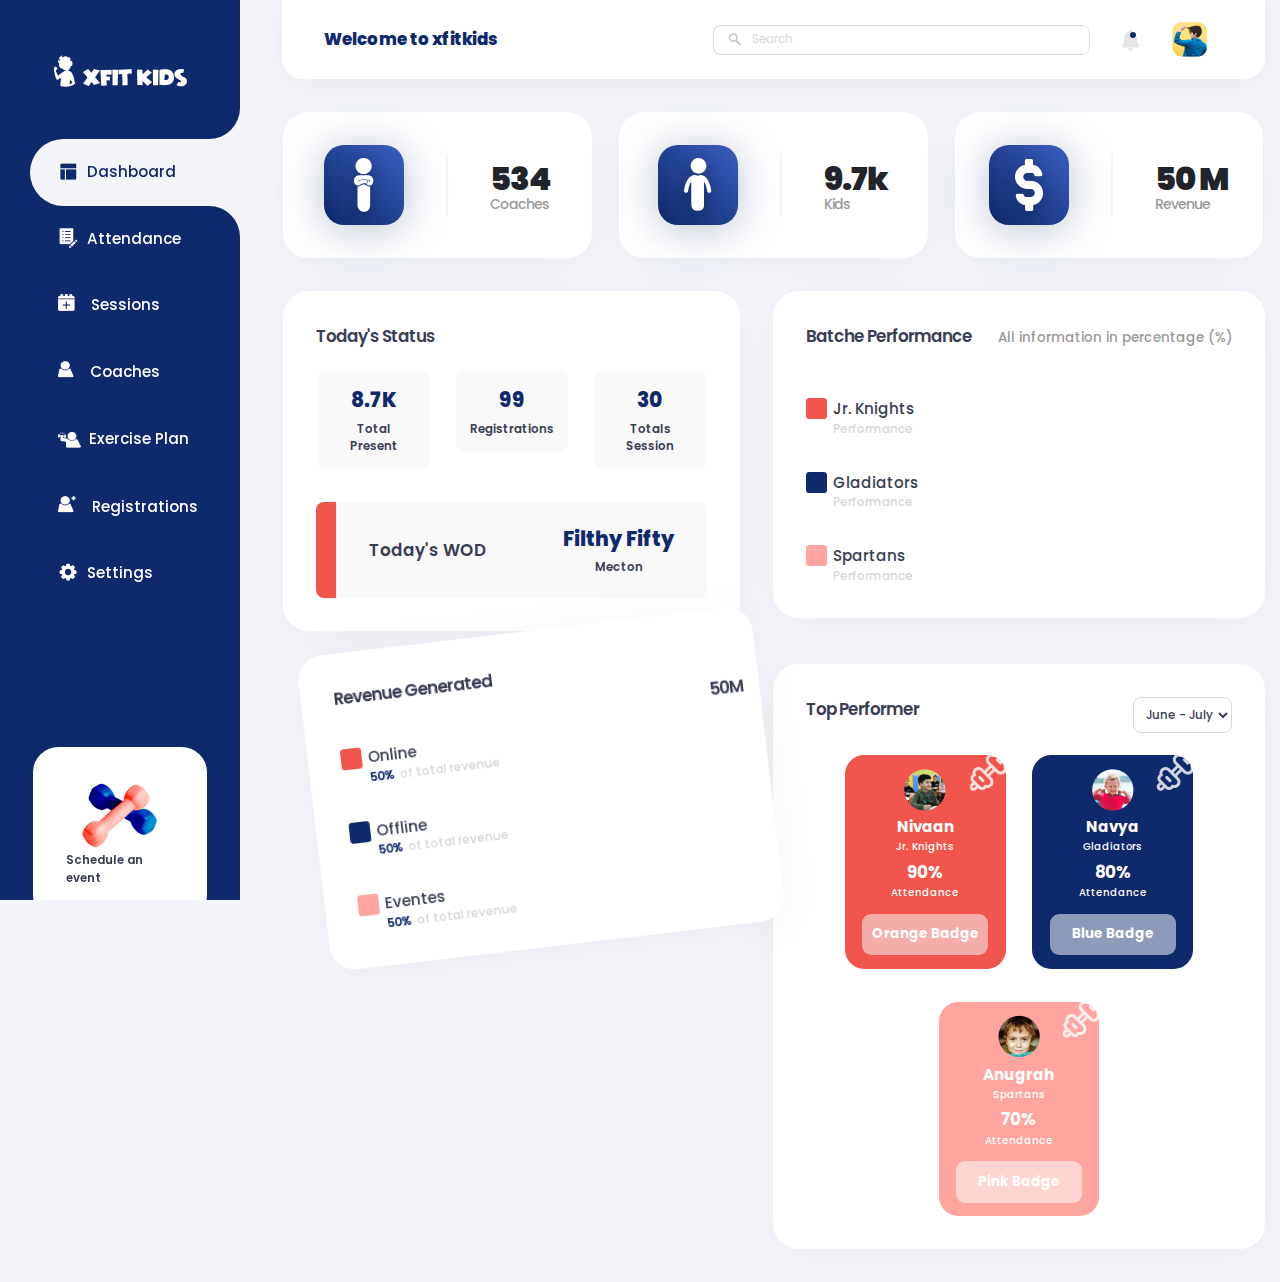
==== index.html @ 7b7854cc "first commit" ====
<!DOCTYPE html>
<html lang="en">

<head>
    <meta charset="UTF-8">
    <meta name="viewport" content="width=device-width, initial-scale=1.0">
    <meta http-equiv="X-UA-Compatible" content="ie=edge">
    <title>Document</title>
    <link href="./assets/libs/bootstrap/bootstrap.min.css" rel="stylesheet">
    <link href="./assets/libs/ej.web.all.min.css" rel="stylesheet" />
    <link href="assets/css/main.css" rel="stylesheet" />
</head>

<body>

    <div class="main-content position-relative">
        <div class="sidebar">
            <div class="inner w-100 ">
                <ul class="ul-sidebar d-flex flex-column align-items-start text-left">
                    <li class="side-item w-100 first-item py-5 before-active">
                        <a href="" class="d-flex flex-wrap align-items-end">
                            <img src="./assets/images/Vector-1.png" class="" alt="">
                            <img src="./assets/images/text.png" class="mb-1 text" alt="">
                        </a>
                    </li>
                    <li class="side-item w-100 bg-p-grey active">
                        <a href="" class="py-md d-flex flex-wrap align-items-start">
                            <img src="./assets/images/dashboard.png" class="me-2" alt="">
                            <p class="fw-500 fs-lg text-dark-blue">Dashboard</p>
                        </a>
                    </li>
                    <li class="side-item w-100 after-active">
                        <a href="" class="py-md d-flex flex-wrap align-items-start">
                            <img src="./assets/images/attendence.png" class="me-2" alt="">
                            <p class="fw-500 fs-lg text-white">Attendance</p>
                        </a>
                    </li>
                    <li class="side-item w-100">
                        <a href="" class="py-md d-flex flex-wrap align-items-start">
                            <img src="./assets/images/sessions.png" class="me-3" alt="">
                            <p class="fw-500 fs-lg text-white">Sessions</p>
                        </a>
                    </li>
                    <li class="side-item w-100">
                        <a href="" class="py-md d-flex flex-wrap align-items-start">
                            <img src="./assets/images/coash.png" class="me-3" alt="">
                            <p class="fw-500 fs-lg text-white">Coaches</p>
                        </a>
                    </li>
                    <li class="side-item w-100">
                        <a href="" class="py-md d-flex flex-wrap align-items-start">
                            <img src="./assets/images/exercise-plan.png" class="me-1" alt="">
                            <p class="fw-500 fs-lg text-white">Exercise Plan</p>
                        </a>
                    </li>
                    <li class="side-item w-100">
                        <a href="" class="py-md d-flex flex-wrap align-items-start">
                            <img src="./assets/images/registration.png" class="me-3" alt="">
                            <p class="fw-500 fs-lg text-white">Registrations</p>
                        </a>
                    </li>
                    <li class="side-item w-100">
                        <a href="" class="py-md d-flex flex-wrap align-items-start">
                            <img src="./assets/images/setting.png" class="me-2" alt="">
                            <p class="fw-500 fs-lg text-white">Settings</p>
                        </a>
                    </li>
                    <li class="side-item w-100 last-item">
                        <div class="content bg-white br-xl p-lg position-relative d-flex flex-column justify-content-center align-items-center">
                            <img class="points" src="./assets/images/points" alt="">
                            <img class="dambel" src="./assets/images/Damble.png" class="mb-3" alt="">
                            <p class="fw-600 fs-xs text-black">Schedule an event</p>
                        </div>
                    </li>
                </ul>
            </div>
        </div>

        <div class="main-part col-xl-10 col-12 px-xl">
            <div class="top-header d-flex flex-wrap bg-white br-b-lg header-shadow px-xl py-md mb-lg">
                <div class="welcome me-auto d-flex align-items-center">
                    <p class="text-dark-blue fs-xl fw-800  me-auto ls-md">Welcome to xfitkids</p>
                </div>
                <div class="user-tools d-flex align-items-center">
                    <div class="input d-none d-sm-flex align-items-center px-sm mx-md-3 mx-1  br-xs">
                        <img src="./assets/images/search.png" alt="">
                        <input type="text" name="" value="" class="ms-2" placeholder="Search">
                    </div>

                    <div class="bell position-relative mx-md-3 mx-1">
                        <img src="./assets/images/bell.png" alt="" class="">
                        <span class="active position-absolute badge bg-dark-blue rounded-circle"> </span>
                    </div>
                    <img src="./assets/images/UserImage.png" alt="" class="user-img mx-md-3 mx-1">
                </div>
                <div class="input d-sm-none d-flex align-items-center px-sm mt-3 mx-auto  br-xs">
                    <img src="./assets/images/search.png" alt="">
                    <input type="text" name="" value="" class="ms-2" placeholder="Search">
                </div>
            </div>
            <div class="top-boxes row justify-content-around">
                <div class="box-item col-sm-4 col-5 px-sm mb-lg">
                    <div class=" bg-white d-flex justify-content-center default-shadow px-xl py-lg br-xl ">
                        <div class="box-inner bg-blue-grandient blue-shadow br-lg px-2 py-sm d-flex justify-content-center align-items-center">
                            <img class="" src="./assets/images/coaches.png" alt="">
                        </div>
                        <img src="./assets/images/vline.png" class="vline mx-xl  my-auto" alt="">
                        <div class="ls-sm text d-flex flex-column justify-content-center">
                            <p class="number fs-bxxl fw-900">534</p>
                            <p class="fw-500 fs-md text-grey">Coaches</p>
                        </div>
                    </div>
                </div>
                <div class="box-item col-sm-4 col-5 px-sm mb-lg">
                    <div class=" bg-white d-flex justify-content-center default-shadow px-xl py-lg br-xl ">
                        <div class="box-inner bg-blue-grandient blue-shadow br-lg px-2 py-sm d-flex justify-content-center align-items-center">
                            <img src="./assets/images/kids.png" alt="">
                        </div>
                        <img src="./assets/images/vline.png" class="vline mx-xl  my-auto" alt="">
                        <div class="ls-sm text d-flex flex-column justify-content-center">
                            <p class="number fs-bxxl fw-900">9.7k</p>
                            <p class="fw-500 fs-md text-grey">Kids</p>
                        </div>
                    </div>
                </div>
                <div class="box-item col-sm-4 col-5 px-sm mb-lg">
                    <div class=" bg-white d-flex justify-content-center default-shadow px-xl py-lg br-xl ">
                        <div class="box-inner bg-blue-grandient blue-shadow br-lg px-2 py-sm d-flex justify-content-center align-items-center">
                            <img src="./assets/images/dollar.png" alt="">
                        </div>
                        <img src="./assets/images/vline.png" class="vline mx-xl  my-auto" alt="">
                        <div class="ls-sm text d-flex flex-column justify-content-center">
                            <p class="number fs-bxxl fw-900">50 M</p>
                            <p class="fw-500 fs-md text-grey">Revenue</p>
                        </div>
                    </div>
                </div>
            </div>
            <div class="mid-content row">
                <div class="col-lg-6 mb-lg ps-sm pe-lg ">
                    <div class=" bg-white br-xl default-shadow p-lg">
                        <p class="header fw-600 fs-xl text-black ls-sm mb-md">Today's Status</p>
                        <div class="boxes row  mb-lg">
                            <div class="col-4 px-sm">
                                <div class="bg-s-g br-xs p-sm text-center">
                                    <p class="fw-800 fs-xxl mb-xs text-dark-blue">8.7K</p>
                                    <p class="fw-600 fs-xs text-black">Total Present</p>
                                </div>
                            </div>
                            <div class="col-4 px-sm">
                                <div class="bg-s-g br-xs p-sm text-center">
                                    <p class="fw-800 fs-xxl mb-xs text-dark-blue">99</p>
                                    <p class="fw-600 fs-xs text-black">Registrations</p>
                                </div>
                            </div>
                            <div class="col-4 px-sm">
                                <div class="bg-s-g br-xs p-sm text-center">
                                    <p class="fw-800 fs-xxl mb-xs text-dark-blue">30</p>
                                    <p class="fw-600 fs-xs text-black">Totals Session</p>
                                </div>
                            </div>
                        </div>
                        <div class="result bg-s-g br-xs px-lg py-md d-flex justify-content-between align-items-center">
                            <p class="fw-600 fs-xl text-black">Today's WOD</p>
                            <div class="value text-center">
                                <p class="fw-800 fs-xxl text-dark-blue mb-1">Filthy Fifty</p>
                                <p class="fw-600 fs-xs text-black">Mecton</p>
                            </div>
                        </div>
                    </div>
                </div>
                <div class="col-lg-6 mb-lg pe-sm ps-0  chart">
                    <div class=" bg-white br-xl default-shadow p-lg">
                        <div class="header d-flex flex-wrap justify-content-between mb-lg">
                            <p class="header fw-600 fs-xl text-black ls-sm ">Batche Performance</p>
                            <p class="text-grey fw-500 fs-sm pt-1">All information in percentage (%)</p>
                        </div>
                        <div class="cols-sample-area d-flex flex-column flex-lg-row justify-content-center">
                            <div class="labels me-3 pt-3 d-flex flex-row flex-lg-column flex-wrap justify-content-between justify-content-sm-around mb-2 mb-sm-0">
                                <div class="label d-flex mb-lg">
                                    <div class="color me-xs">
                                        <div class="c-inner br-xxs bg-red"></div>
                                    </div>
                                    <div class="text">
                                        <p class="fw-500 fs-lg text-black">Jr. Knights</p>
                                        <p class="fw-500 fs-xs text-light-grey">Performance</p>
                                    </div>
                                </div>
                                <div class="label d-flex mb-lg">
                                    <div class="color me-xs">
                                        <div class="c-inner br-xxs bg-dark-blue"></div>
                                    </div>
                                    <div class="text">
                                        <p class="fw-500 fs-lg text-black">Gladiators</p>
                                        <p class="fw-500 fs-xs text-light-grey">Performance</p>
                                    </div>
                                </div>
                                <div class="label d-flex">
                                    <div class="color me-xs">
                                        <div class="c-inner br-xxs bg-pink"></div>
                                    </div>
                                    <div class="text">
                                        <p class="fw-500 fs-lg text-black">Spartans</p>
                                        <p class="fw-500 fs-xs text-light-grey">Performance</p>
                                    </div>
                                </div>
                            </div>
                                <div id="container" class="d-flex justify-content-center m-auto">
                                </div>
                        </div>
                    </div>
                </div>
            </div>
            <div class="last-content row">
                <div class="col-lg-6 mb-lg ps-sm pe-lg chart">
                    <div class=" bg-white br-xl default-shadow p-lg">
                        <p class="header fw-600 fs-xl text-black ls-sm mb-md">Revenue Generated</p>
                        <div class="cols-sample-area d-flex flex-column flex-lg-row justify-content-around">
                            <div class="labels me-lg-auto me-0 pt-3 d-flex flex-row flex-lg-column flex-wrap justify-content-sm-around mb-2 mb-sm-0">
                                <div class="label d-flex mb-lg">
                                    <div class="color me-xs">
                                        <div class="c-inner br-xxs bg-red"></div>
                                    </div>
                                    <div class="text">
                                        <p class="fw-500 fs-lg text-black ">Online</p>
                                        <p class="fw-500 fs-xs text-light-grey"><span class="text-dark-blue fw-600 ls-sm me-1"> 50% </span> of total revenue</p>
                                    </div>
                                </div>
                                <div class="label d-flex mb-lg">
                                    <div class="color me-xs">
                                        <div class="c-inner br-xxs bg-dark-blue"></div>
                                    </div>
                                    <div class="text">
                                        <p class="fw-500 fs-lg text-black ">Offline</p>
                                        <p class="fw-500 fs-xs text-light-grey"><span class="text-dark-blue fw-600 ls-sm me-1"> 50% </span> of total revenue</p>
                                    </div>
                                </div>
                                <div class="label d-flex">
                                    <div class="color me-xs">
                                        <div class="c-inner br-xxs bg-pink"></div>
                                    </div>
                                    <div class="text">
                                        <p class="fw-500 fs-lg text-black ">Eventes</p>
                                        <p class="fw-500 fs-xs text-light-grey"><span class="text-dark-blue fw-600 ls-sm me-1"> 50% </span> of total revenue</p>
                                    </div>
                                </div>
                            </div>
                            <div class="cols-sample-area">
                                <div id="doughnut" class="position-relative d-flex justify-content-center">
                                    <p class="number position-absolute top-50 start-50 translate-middle ls-sm fw-600 fs-xl text-black">
                                        50M
                                    </p>
                                </div>
                            </div>
                            <div id="Tooltip" style="display: none;">
                                <div id="value" class="bg-white sm-shadow p-sm text-white br-m-xs">
                                    <div>
                                        <div id="efpercentage" class="number fw-800 fs-xxl text-dark-blue d-flex align-items-center ls-md">#point.y#M</div>
                                        <div id="ef" class="title fw-600 fs-xxs text-black mb-1">#point.x#</div>
                                        <div id="ef" class="sub-title w-500 fs-xs text-light-grey d-flex align-items-center">#point.text# <span class="text-red fs-lg fw-600 ms-xxs"> > </span></div>
                                    </div>
                                </div>
                            </div>
                        </div>
                    </div>
                </div>
                <div class="col-lg-6 pe-sm ps-0 performers">
                    <div class=" bg-white br-xl default-shadow p-lg pb-0">
                        <div class="header d-flex flex-wrap justify-content-between mb-md">
                            <p class="header fw-600 fs-xl text-black ls-sm ">Top Performer</p>
                            <select class="" name="">
                                <option value="">June - July</option>
                            </select>
                        </div>
                        <div class="cards row justify-content-center  mb-lg text-white">
                            <div class="card-item col-xxl-4 col-lg-5 col-md-4 col-sm-6 col-6 mb-lg px-sm">
                                <div class="bg-red br-md p-sm text-center position-relative">
                                    <img src="./assets/images/dambelIcon.png" class="top-icon" alt="">
                                    <div class="content d-flex flex-column align-items-center justify-content-center">
                                        <img src="./assets/images/Ellipse4.png" alt="" class="mb-xs">
                                        <p class="fw-700 fs-lg">Nivaan</p>
                                        <p class="fw-500 fs-xxs mb-xs">Jr. Knights</p>
                                        <p class="fw-700 fs-xl ls-sm">90%</p>
                                        <p class="fw-500 fs-xxs mb-sm">Attendance</p>
                                        <a href="" class="btn br-sm bg-light-red fw-700 fs-sm text-white">Orange Badge</a>
                                    </div>
                                </div>
                            </div>
                            <div class="card-item col-xxl-4 col-lg-5 col-md-4 col-sm-6 col-6 mb-lg px-sm">
                                <div class="bg-dark-blue br-md p-sm text-center position-relative">
                                    <img src="./assets/images/dambelIcon.png" class="top-icon" alt="">
                                    <div class="content d-flex flex-column align-items-center justify-content-center">
                                        <img src="./assets/images/Ellipse5.png" alt="" class="mb-xs">
                                        <p class="fw-700 fs-lg">Navya</p>
                                        <p class="fw-500 fs-xxs mb-xs">Gladiators</p>
                                        <p class="fw-700 fs-xl ls-sm">80%</p>
                                        <p class="fw-500 fs-xxs mb-sm">Attendance</p>
                                        <a href="" class="btn br-sm bg-light-blue fw-700 fs-sm text-white">Blue Badge</a>
                                    </div>
                                </div>
                            </div>
                            <div class="card-item col-xxl-4 col-lg-5 col-md-4 col-sm-6 col-6 mb-lg px-sm">
                                <div class="bg-pink br-md p-sm text-center position-relative">
                                    <img src="./assets/images/dambelIcon.png" class="top-icon" alt="">
                                    <div class="content d-flex flex-column align-items-center justify-content-center">
                                        <img src="./assets/images/Ellipse6.png" alt="" class="mb-xs">
                                        <p class="fw-700 fs-lg">Anugrah</p>
                                        <p class="fw-500 fs-xxs mb-xs">Spartans</p>
                                        <p class="fw-700 fs-xl ls-sm">70%</p>
                                        <p class="fw-500 fs-xxs mb-sm">Attendance</p>
                                        <a href="" class="btn br-sm bg-light-pink fw-700 fs-sm text-white">Pink Badge</a>
                                    </div>
                                </div>
                            </div>
                        </div>
                    </div>
                </div>
            </div>
        </div>


    </div>
    <script type="text/javascript" src="./assets/libs/JQuery/jquery-3.6.0.min.js"></script>
    <script type="text/javascript" src="./assets/libs/ej/ej.web.all.min.js"></script>
    <script type="text/javascript" src="assets/js/main.js"></script>
</body>

</html>
---- assets/css/main.css ----
@import url("https://fonts.googleapis.com/css2?family=Poppins:ital,wght@0,100;0,200;0,300;0,400;0,500;0,600;0,700;0,800;0,900;1,100;1,200;1,300;1,400;1,500;1,600;1,700;1,800;1,900&display=swap");
/* Theme color */
/* buttons */
/* Typography */
*,
*::before,
*::after,
p,
h1,
h2,
h3,
h4,
h5,
h6 {
  box-sizing: border-box;
  margin: 0; }

html {
  width: 100%;
  overflow-x: hidden; }

a {
  text-decoration: none; }

* {
  transition: 0.32s; }

body {
  width: 100%;
  overflow-x: hidden;
  background-color: #F3F5FB;
  font-family: 'Poppins', "Myriad Set Pro", "Helvetica Neue", Helvetica, Arial, sans-serif;
  min-height: 100vh;
  scroll-behavior: smooth;
  text-rendering: optimizeSpeed; }

ul {
  display: flex;
  align-items: center;
  margin-block-start: 0;
  margin-block-end: 0;
  padding-inline-start: 0;
  list-style-type: none; }

.fs-xxs {
  font-size: 10.08px; }

.fs-xs, .main-content .main-part .top-header .input input::placeholder, .main-content .main-part .last-content .performers select {
  font-size: 11.76px; }

.fs-sm {
  font-size: 13.44px; }

.fs-md {
  font-size: 14px; }

.fs-lg {
  font-size: 15.12px; }

.fs-xl {
  font-size: 16.8px; }

.fs-xxl {
  font-size: 20.16px; }

.fs-bxxl {
  font-size: 32px; }
  @media (max-width: 480px) {
    .fs-bxxl {
      font-size: 24px; } }

.fw-100 {
  font-weight: 100; }

.fw-200 {
  font-weight: 200; }

.fw-300 {
  font-weight: 300; }

.fw-400 {
  font-weight: 400; }

.fw-500, .main-content .main-part .last-content .performers select {
  font-weight: 500; }

.fw-600 {
  font-weight: 600; }

.fw-700 {
  font-weight: 700; }

.fw-800 {
  font-weight: 800; }

.fw-900 {
  font-weight: 900; }

.br-xxs {
  border-radius: 3.36px; }

.br-m-xs {
  border-radius: 6.72px; }

.br-xs, .main-content .main-part .last-content .performers select {
  border-radius: 8.04px; }

.br-s-xs {
  border-radius: 8.4px 0px 0px 8.4px; }

.br-sm {
  border-radius: 9.24px; }

.br-md {
  border-radius: 19.32px; }

.br-lg {
  border-radius: 20px; }

.br-b-lg {
  border-radius: 0px 0px 20.16px 20.16px; }

.br-xl {
  border-radius: 25.2px; }

.br-xxl {
  border-radius: 37.72px; }

.text-dark-blue, .main-content .sidebar .inner .ul-sidebar .side-item.active a {
  color: #0F296D; }

.text-black, .main-content .main-part .last-content .performers select {
  color: #393D54; }

.text-grey {
  color: #999999; }

.text-light-grey, .main-content .main-part .top-header .input input::placeholder {
  color: #D6D6D6; }

.text-red {
  color: #F1554C; }

.blue-shadow {
  filter: drop-shadow(0px 4px 21px rgba(16, 42, 109, 0.29)); }

.default-shadow {
  box-shadow: 0px 7.56px 47.88px rgba(0, 0, 0, 0.04); }

.sm-shadow {
  box-shadow: 0px 3.36px 26.04px rgba(0, 0, 0, 0.1); }

.header-shadow {
  box-shadow: 0px 3.36px 33.6px rgba(0, 0, 0, 0.06); }

.bg-p-grey {
  background-color: #F3F5FB; }

.bg-s-g {
  background-color: #F9F9F9; }

.bg-red {
  background-color: #F1554C; }

.bg-light-red {
  background-color: #F5ADA9; }

.bg-pink {
  background-color: #FFA5A0; }

.bg-light-pink {
  background-color: #FFD5D2; }

.bg-dark-blue, .main-content .sidebar .inner .ul-sidebar .side-item {
  background-color: #0F296D; }

.bg-light-blue {
  background-color: #8E9ABA; }

.bg-blue-grandient {
  background: linear-gradient(225deg, #375DBE 2.5%, #102A6D 93.23%, rgba(16, 42, 109, 0) 100%);
  filter: drop-shadow(0px 4px 21px rgba(16, 42, 109, 0.29)); }

.default-border, .main-content .main-part .top-header .input, .main-content .main-part .last-content .performers select {
  border: 0.84px solid rgba(204, 204, 204, 0.74); }

.ms-xxs {
  margin-left: 2.8px; }

.mb-xs {
  margin-bottom: 5.8px; }

.me-xs {
  margin-right: 5.8px; }

.p-sm {
  padding: 13.44px; }

.mb-sm {
  margin-bottom: 13.44px; }

.px-sm {
  padding-right: 13.44px;
  padding-left: 13.44px; }

.ps-sm {
  padding-left: 13.44px; }

.ps-em {
  padding-right: 13.44px; }

.px-md {
  padding-right: 22px;
  padding-left: 22px; }

.mx-md {
  margin-right: 22px;
  margin-left: 22px; }

.py-md {
  padding-top: 22px;
  padding-bottom: 22px; }

.p-md {
  padding: 22px; }

.mb-md {
  margin-bottom: 22px; }

.px-lg {
  padding-right: 33px;
  padding-left: 33px; }

.py-lg {
  padding-top: 33px;
  padding-bottom: 33px; }
  @media (max-width: 991px) {
    .py-lg {
      padding-top: 22px;
      padding-bottom: 22px; } }

.p-lg {
  padding: 33px; }
  @media (max-width: 768px) {
    .p-lg {
      padding: 22px; } }

.pe-lg {
  padding-right: 33px; }

.mx-lg {
  margin-right: 33px;
  margin-left: 33px; }

.mb-lg {
  margin-bottom: 33px; }
  @media (max-width: 576px) {
    .mb-lg {
      margin-bottom: 22px; } }

.me-lg {
  margin-right: 33px; }

.px-xl {
  padding-right: 42px;
  padding-left: 42px; }
  @media (max-width: 576px) {
    .px-xl {
      padding-right: 16px;
      padding-left: 16px; } }

.py-xl {
  padding-top: 42px;
  padding-bottom: 42px; }

.p-xl {
  padding: 42px; }

.mx-xl {
  margin-right: 42px;
  margin-left: 42px; }

.ms-xl {
  margin-left: 42px; }

.me-xl {
  margin-right: 42px; }

.ls-sm {
  letter-spacing: -1px; }

.ls-md {
  letter-spacing: -0.5px; }

.common-flex {
  display: flex;
  flex-wrap: wrap;
  justify-content: center;
  align-items: center; }

.main-content .sidebar {
  position: fixed;
  top: 0;
  left: 0;
  width: 240px; }
  @media (max-width: 1200px) {
    .main-content .sidebar {
      left: -250px; } }
  .main-content .sidebar .inner .ul-sidebar {
    min-height: 100vh;
    max-height: 100vh;
    overflow-y: auto;
    -ms-overflow-style: none;
    /* IE and Edge */
    scrollbar-width: none;
    /* Firefox */ }
    .main-content .sidebar .inner .ul-sidebar::-webkit-scrollbar {
      display: none; }
    .main-content .sidebar .inner .ul-sidebar .side-item {
      padding-left: 30px; }
      .main-content .sidebar .inner .ul-sidebar .side-item a {
        padding-left: 28px;
        height: 100%; }
      .main-content .sidebar .inner .ul-sidebar .side-item.first-item a {
        margin-left: -14px; }
        .main-content .sidebar .inner .ul-sidebar .side-item.first-item a .text {
          margin-left: -5px; }
      .main-content .sidebar .inner .ul-sidebar .side-item.active a {
        background: #F3F5FB;
        border-radius: 51.24px 0 0 51.24px; }
      .main-content .sidebar .inner .ul-sidebar .side-item.after-active {
        border-radius: 0 31.08px 0 0; }
      .main-content .sidebar .inner .ul-sidebar .side-item.before-active {
        border-radius: 0 0 31.08px 0; }
      .main-content .sidebar .inner .ul-sidebar .side-item.last-item {
        padding: 140px 33px 33px 33px; }
        @media only screen and (min-height: 950px) {
          .main-content .sidebar .inner .ul-sidebar .side-item.last-item {
            height: 475px; } }
        .main-content .sidebar .inner .ul-sidebar .side-item.last-item .content .points {
          position: absolute;
          top: 14px;
          right: 14px; }
.main-content .main-part {
  margin-left: 240px;
  max-width: 1200px; }
  @media (max-width: 1200px) {
    .main-content .main-part {
      margin-left: unset; } }
  .main-content .main-part .top-header .input {
    padding-right: 19px; }
    .main-content .main-part .top-header .input input {
      background: unset;
      outline: unset;
      border: unset;
      margin-top: -5px;
      height: 33px; }
  .main-content .main-part .top-header .user-tools .bell .active {
    padding: 3px;
    top: 4.5px;
    right: 3.5px; }
  @media (max-width: 480px) {
    .main-content .main-part .top-boxes .box-item {
      width: 50%; } }
  @media (max-width: 768px) {
    .main-content .main-part .top-boxes .box-item > div {
      padding-top: 6px;
      padding-bottom: 6px; } }
  .main-content .main-part .top-boxes .box-item .text .number {
    margin-bottom: -9px;
    white-space: nowrap; }
  .main-content .main-part .top-boxes .box-item .vline {
    height: 64px; }
    @media (max-width: 991px) {
      .main-content .main-part .top-boxes .box-item .vline {
        margin-left: 22px;
        margin-right: 22px; } }
    @media (max-width: 768px) {
      .main-content .main-part .top-boxes .box-item .vline {
        margin-left: 1px;
        margin-right: 1px; } }
  .main-content .main-part .top-boxes .box-item .box-inner {
    min-width: 80px;
    min-height: 80px; }
    @media (max-width: 768px) {
      .main-content .main-part .top-boxes .box-item .box-inner {
        transform: scale(0.66); } }
    @media (max-width: 380px) {
      .main-content .main-part .top-boxes .box-item .box-inner {
        transform: scale(0.56); } }
    .main-content .main-part .top-boxes .box-item .box-inner img {
      margin-bottom: -7px; }
  @media (max-width: 991px) {
    .main-content .main-part .top-boxes .box-item > div * {
      transform: scale(0.8); } }
  @media (max-width: 991px) {
    .main-content .main-part .mid-content > div {
      padding-right: 13px !important;
      padding-left: 13px !important; } }
  .main-content .main-part .mid-content .result {
    border-left: 20.16px solid #F1554C; }
  .main-content .main-part .mid-content .chart #container {
    max-height: 217px;
    max-width: 100%; }
    @media (min-width: 991px) {
      .main-content .main-part .mid-content .chart #container {
        flex: 1 0 0%; } }
    @media (min-width: 680px) {
      .main-content .main-part .mid-content .chart #container {
        width: 480px; } }
  @media (max-width: 991px) {
    .main-content .main-part .last-content > div {
      padding-right: 13px !important;
      padding-left: 13px !important; } }
  @media (min-width: 991px) {
    .main-content .main-part .last-content .chart {
      transform: rotate(-6.69deg) translate(49px, -30px); } }
  .main-content .main-part .last-content .chart #Tooltip #value {
    white-space: nowrap; }
  .main-content .main-part .last-content .performers select {
    padding: 8px 2px 8px 8px;
    background: unset;
    outline: unset; }
  @media (max-width: 410px) {
    .main-content .main-part .last-content .performers .cards .card-item {
      width: 70%; } }
  .main-content .main-part .last-content .performers .cards .card-item .top-icon {
    position: absolute;
    top: -5px;
    right: -4px; }
  .main-content .main-part .last-content .performers .cards .btn {
    width: 126px;
    padding: 9.6px 0;
    white-space: nowrap; }
    @media (max-width: 991px) {
      .main-content .main-part .last-content .performers .cards .btn {
        padding-right: 13px !important;
        padding-left: 13px !important; } }
  .main-content .main-part .chart .labels .label {
    margin-right: 7px; }
    .main-content .main-part .chart .labels .label .color .c-inner {
      width: 21px;
      height: 21px; }

.tooltipDivdoughnut.doughnut_svg {
  background: unset !important; }

/*# sourceMappingURL=main.css.map */
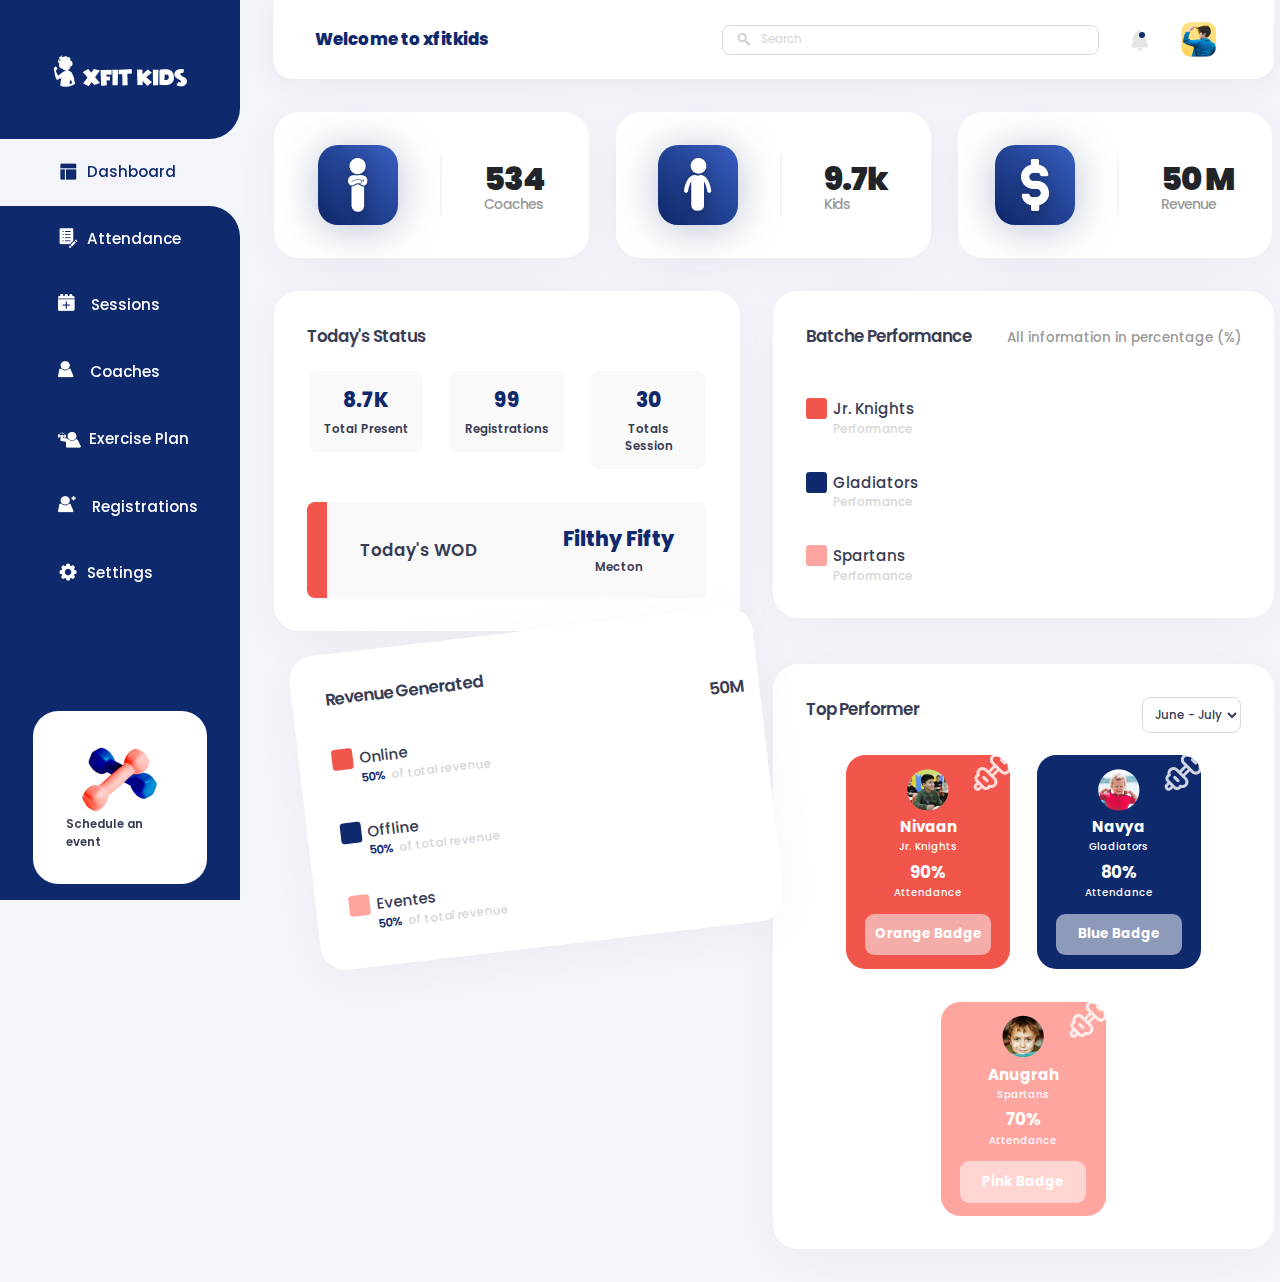
==== commit 17adb43a: "some changes" ====
--- a/index.html
+++ b/index.html
@@ -12,9 +12,17 @@
 </head>
 
 <body>
-
     <div class="main-content position-relative">
+        <div class="hamberger">
+            <div class="line line1"></div>
+            <div class="line line2"></div>
+            <div class="line line3"></div>
+        </div>
         <div class="sidebar">
+            <div class="times">
+                <div class="line line1"></div>
+                <div class="line line2"></div>
+            </div>
             <div class="inner w-100 ">
                 <ul class="ul-sidebar d-flex flex-column align-items-start text-left">
                     <li class="side-item w-100 first-item py-5 before-active">
@@ -76,7 +84,7 @@
             </div>
         </div>
 
-        <div class="main-part col-xl-10 col-12 px-xl">
+        <div class="main-part col-xl-10 col-12 px-lg">
             <div class="top-header d-flex flex-wrap bg-white br-b-lg header-shadow px-xl py-md mb-lg">
                 <div class="welcome me-auto d-flex align-items-center">
                     <p class="text-dark-blue fs-xl fw-800  me-auto ls-md">Welcome to xfitkids</p>
--- a/assets/css/main.css
+++ b/assets/css/main.css
@@ -3,15 +3,15 @@
 /* buttons */
 /* Typography */
 *,
+*::after,
 *::before,
-*::after,
-p,
 h1,
 h2,
 h3,
 h4,
 h5,
-h6 {
+h6,
+p {
   box-sizing: border-box;
   margin: 0; }
 
@@ -126,7 +126,7 @@
 .br-xxl {
   border-radius: 37.72px; }
 
-.text-dark-blue, .main-content .sidebar .inner .ul-sidebar .side-item.active a {
+.text-dark-blue, .main-content .sidebar .inner .ul-sidebar .side-item.active {
   color: #0F296D; }
 
 .text-black, .main-content .main-part .last-content .performers select {
@@ -230,6 +230,14 @@
 .px-lg {
   padding-right: 33px;
   padding-left: 33px; }
+  @media (max-width: 768px) {
+    .px-lg {
+      padding-right: 22px;
+      padding-left: 22px; } }
+  @media (max-width: 576px) {
+    .px-lg {
+      padding-right: 17px;
+      padding-left: 17px; } }
 
 .py-lg {
   padding-top: 33px;
@@ -238,12 +246,19 @@
     .py-lg {
       padding-top: 22px;
       padding-bottom: 22px; } }
+  @media (max-width: 576px) {
+    .py-lg {
+      padding-top: 17px;
+      padding-bottom: 17px; } }
 
 .p-lg {
   padding: 33px; }
   @media (max-width: 768px) {
     .p-lg {
       padding: 22px; } }
+  @media (max-width: 576px) {
+    .p-lg {
+      padding: 17px; } }
 
 .pe-lg {
   padding-right: 33px; }
@@ -266,8 +281,8 @@
   padding-left: 42px; }
   @media (max-width: 576px) {
     .px-xl {
-      padding-right: 16px;
-      padding-left: 16px; } }
+      padding-right: 17px;
+      padding-left: 17px; } }
 
 .py-xl {
   padding-top: 42px;
@@ -292,155 +307,199 @@
 .ls-md {
   letter-spacing: -0.5px; }
 
-.common-flex {
-  display: flex;
-  flex-wrap: wrap;
-  justify-content: center;
-  align-items: center; }
-
-.main-content .sidebar {
-  position: fixed;
-  top: 0;
-  left: 0;
-  width: 240px; }
-  @media (max-width: 1200px) {
-    .main-content .sidebar {
-      left: -250px; } }
-  .main-content .sidebar .inner .ul-sidebar {
-    min-height: 100vh;
-    max-height: 100vh;
-    overflow-y: auto;
-    -ms-overflow-style: none;
-    /* IE and Edge */
-    scrollbar-width: none;
-    /* Firefox */ }
-    .main-content .sidebar .inner .ul-sidebar::-webkit-scrollbar {
-      display: none; }
-    .main-content .sidebar .inner .ul-sidebar .side-item {
-      padding-left: 30px; }
-      .main-content .sidebar .inner .ul-sidebar .side-item a {
-        padding-left: 28px;
-        height: 100%; }
-      .main-content .sidebar .inner .ul-sidebar .side-item.first-item a {
-        margin-left: -14px; }
-        .main-content .sidebar .inner .ul-sidebar .side-item.first-item a .text {
-          margin-left: -5px; }
-      .main-content .sidebar .inner .ul-sidebar .side-item.active a {
-        background: #F3F5FB;
-        border-radius: 51.24px 0 0 51.24px; }
-      .main-content .sidebar .inner .ul-sidebar .side-item.after-active {
-        border-radius: 0 31.08px 0 0; }
-      .main-content .sidebar .inner .ul-sidebar .side-item.before-active {
-        border-radius: 0 0 31.08px 0; }
-      .main-content .sidebar .inner .ul-sidebar .side-item.last-item {
-        padding: 140px 33px 33px 33px; }
-        @media only screen and (min-height: 950px) {
-          .main-content .sidebar .inner .ul-sidebar .side-item.last-item {
-            height: 475px; } }
-        .main-content .sidebar .inner .ul-sidebar .side-item.last-item .content .points {
-          position: absolute;
-          top: 14px;
-          right: 14px; }
-.main-content .main-part {
-  margin-left: 240px;
-  max-width: 1200px; }
-  @media (max-width: 1200px) {
-    .main-content .main-part {
-      margin-left: unset; } }
-  .main-content .main-part .top-header .input {
-    padding-right: 19px; }
-    .main-content .main-part .top-header .input input {
-      background: unset;
-      outline: unset;
-      border: unset;
-      margin-top: -5px;
-      height: 33px; }
-  .main-content .main-part .top-header .user-tools .bell .active {
-    padding: 3px;
-    top: 4.5px;
-    right: 3.5px; }
-  @media (max-width: 480px) {
-    .main-content .main-part .top-boxes .box-item {
-      width: 50%; } }
-  @media (max-width: 768px) {
-    .main-content .main-part .top-boxes .box-item > div {
-      padding-top: 6px;
-      padding-bottom: 6px; } }
-  .main-content .main-part .top-boxes .box-item .text .number {
-    margin-bottom: -9px;
-    white-space: nowrap; }
-  .main-content .main-part .top-boxes .box-item .vline {
-    height: 64px; }
-    @media (max-width: 991px) {
-      .main-content .main-part .top-boxes .box-item .vline {
-        margin-left: 22px;
-        margin-right: 22px; } }
-    @media (max-width: 768px) {
-      .main-content .main-part .top-boxes .box-item .vline {
-        margin-left: 1px;
-        margin-right: 1px; } }
-  .main-content .main-part .top-boxes .box-item .box-inner {
-    min-width: 80px;
-    min-height: 80px; }
-    @media (max-width: 768px) {
-      .main-content .main-part .top-boxes .box-item .box-inner {
-        transform: scale(0.66); } }
-    @media (max-width: 380px) {
-      .main-content .main-part .top-boxes .box-item .box-inner {
-        transform: scale(0.56); } }
-    .main-content .main-part .top-boxes .box-item .box-inner img {
-      margin-bottom: -7px; }
-  @media (max-width: 991px) {
-    .main-content .main-part .top-boxes .box-item > div * {
-      transform: scale(0.8); } }
-  @media (max-width: 991px) {
-    .main-content .main-part .mid-content > div {
-      padding-right: 13px !important;
-      padding-left: 13px !important; } }
-  .main-content .main-part .mid-content .result {
-    border-left: 20.16px solid #F1554C; }
-  .main-content .main-part .mid-content .chart #container {
-    max-height: 217px;
-    max-width: 100%; }
-    @media (min-width: 991px) {
-      .main-content .main-part .mid-content .chart #container {
-        flex: 1 0 0%; } }
-    @media (min-width: 680px) {
-      .main-content .main-part .mid-content .chart #container {
-        width: 480px; } }
-  @media (max-width: 991px) {
-    .main-content .main-part .last-content > div {
-      padding-right: 13px !important;
-      padding-left: 13px !important; } }
-  @media (min-width: 991px) {
-    .main-content .main-part .last-content .chart {
-      transform: rotate(-6.69deg) translate(49px, -30px); } }
-  .main-content .main-part .last-content .chart #Tooltip #value {
-    white-space: nowrap; }
-  .main-content .main-part .last-content .performers select {
-    padding: 8px 2px 8px 8px;
-    background: unset;
-    outline: unset; }
-  @media (max-width: 410px) {
-    .main-content .main-part .last-content .performers .cards .card-item {
-      width: 70%; } }
-  .main-content .main-part .last-content .performers .cards .card-item .top-icon {
+.main-content {
+  position: relative; }
+  .main-content .hamberger {
+    display: flex;
+    flex-direction: column;
     position: absolute;
-    top: -5px;
-    right: -4px; }
-  .main-content .main-part .last-content .performers .cards .btn {
-    width: 126px;
-    padding: 9.6px 0;
-    white-space: nowrap; }
-    @media (max-width: 991px) {
-      .main-content .main-part .last-content .performers .cards .btn {
+    top: 4px;
+    left: 19px;
+    cursor: pointer; }
+    @media (min-width: 576px) {
+      .main-content .hamberger {
+        top: 6px;
+        left: 6px; } }
+    @media (min-width: 768px) {
+      .main-content .hamberger {
+        top: 8px;
+        left: 8px; } }
+    @media (min-width: 1200px) {
+      .main-content .hamberger {
+        display: none; } }
+    .main-content .hamberger .line {
+      width: 28px;
+      height: 3px;
+      background: black;
+      margin: 2.5px 0;
+      border-radius: 7px; }
+  .main-content .sidebar {
+    position: fixed;
+    z-index: 2;
+    top: 0;
+    left: 0;
+    width: 240px; }
+    @media (max-width: 1199px) {
+      .main-content .sidebar {
+        left: -250px; } }
+    .main-content .sidebar.active {
+      left: 0; }
+    .main-content .sidebar .times {
+      position: absolute;
+      top: 19px;
+      right: 7px;
+      cursor: pointer; }
+      .main-content .sidebar .times .line {
+        width: 28px;
+        height: 3px;
+        background: white;
+        border-radius: 7px; }
+        .main-content .sidebar .times .line.line1 {
+          transform: rotate(45deg); }
+        .main-content .sidebar .times .line.line2 {
+          transform: rotate(-45deg);
+          margin-top: -3px; }
+      @media (min-width: 1200px) {
+        .main-content .sidebar .times {
+          display: none; } }
+    .main-content .sidebar .inner .ul-sidebar {
+      min-height: 100vh;
+      max-height: 100vh;
+      overflow-y: auto;
+      -ms-overflow-style: none;
+      /* IE and Edge */
+      scrollbar-width: none;
+      /* Firefox */ }
+      .main-content .sidebar .inner .ul-sidebar::-webkit-scrollbar {
+        display: none; }
+      .main-content .sidebar .inner .ul-sidebar .side-item {
+        padding-left: 30px; }
+        .main-content .sidebar .inner .ul-sidebar .side-item a {
+          padding-left: 28px;
+          height: 100%; }
+        .main-content .sidebar .inner .ul-sidebar .side-item.first-item a {
+          margin-left: -14px; }
+          .main-content .sidebar .inner .ul-sidebar .side-item.first-item a .text {
+            margin-left: -5px; }
+        .main-content .sidebar .inner .ul-sidebar .side-item.active {
+          background: #F3F5FB;
+          border-radius: 51.24px; }
+        .main-content .sidebar .inner .ul-sidebar .side-item.after-active {
+          border-radius: 0 31.08px 0 0; }
+        .main-content .sidebar .inner .ul-sidebar .side-item.before-active {
+          border-radius: 0 0 31.08px 0; }
+        .main-content .sidebar .inner .ul-sidebar .side-item.last-item {
+          padding: 140px 33px 33px; }
+          @media only screen and (max-height: 935px) {
+            .main-content .sidebar .inner .ul-sidebar .side-item.last-item {
+              padding-top: 104px; } }
+          @media only screen and (min-height: 900px) {
+            .main-content .sidebar .inner .ul-sidebar .side-item.last-item {
+              height: 475px; } }
+          .main-content .sidebar .inner .ul-sidebar .side-item.last-item .content .points {
+            position: absolute;
+            top: 14px;
+            right: 14px; }
+  .main-content .main-part {
+    margin-left: 240px;
+    max-width: 1200px; }
+    @media (max-width: 1199px) {
+      .main-content .main-part {
+        margin-left: unset; } }
+    .main-content .main-part .top-header .input {
+      padding-right: 19px; }
+      .main-content .main-part .top-header .input input {
+        background: unset;
+        outline: unset;
+        border: unset;
+        margin-top: -5px;
+        height: 33px; }
+    .main-content .main-part .top-header .user-tools .bell .active {
+      padding: 3px;
+      top: 4.5px;
+      right: 3.5px; }
+    @media (max-width: 480px) {
+      .main-content .main-part .top-boxes .box-item {
+        width: 50%; } }
+    @media (max-width: 767px) {
+      .main-content .main-part .top-boxes .box-item > div {
+        padding-top: 6px;
+        padding-bottom: 6px; } }
+    .main-content .main-part .top-boxes .box-item .text .number {
+      margin-bottom: -9px;
+      white-space: nowrap; }
+    .main-content .main-part .top-boxes .box-item .vline {
+      height: 64px; }
+      @media (max-width: 990px) {
+        .main-content .main-part .top-boxes .box-item .vline {
+          margin-left: 22px;
+          margin-right: 22px; } }
+      @media (max-width: 767px) {
+        .main-content .main-part .top-boxes .box-item .vline {
+          margin-left: 1px;
+          margin-right: 1px; } }
+    .main-content .main-part .top-boxes .box-item .box-inner {
+      min-width: 80px;
+      min-height: 80px; }
+      @media (max-width: 767px) {
+        .main-content .main-part .top-boxes .box-item .box-inner {
+          transform: scale(0.66); } }
+      @media (max-width: 380px) {
+        .main-content .main-part .top-boxes .box-item .box-inner {
+          transform: scale(0.56); } }
+      .main-content .main-part .top-boxes .box-item .box-inner img {
+        margin-bottom: -7px; }
+    @media (max-width: 990px) {
+      .main-content .main-part .top-boxes .box-item > div * {
+        transform: scale(0.8); } }
+    @media (max-width: 990px) {
+      .main-content .main-part .mid-content > div {
         padding-right: 13px !important;
         padding-left: 13px !important; } }
-  .main-content .main-part .chart .labels .label {
-    margin-right: 7px; }
-    .main-content .main-part .chart .labels .label .color .c-inner {
-      width: 21px;
-      height: 21px; }
+    .main-content .main-part .mid-content .result {
+      border-left: 20.16px solid #F1554C; }
+    .main-content .main-part .mid-content .chart #container {
+      max-height: 217px;
+      max-width: 100%; }
+      @media (min-width: 991px) {
+        .main-content .main-part .mid-content .chart #container {
+          flex: 1 0 0; } }
+      @media (min-width: 680px) {
+        .main-content .main-part .mid-content .chart #container {
+          width: 420px; } }
+    @media (max-width: 990px) {
+      .main-content .main-part .last-content > div {
+        padding-right: 13px !important;
+        padding-left: 13px !important; } }
+    @media (min-width: 990px) {
+      .main-content .main-part .last-content .chart {
+        transform: rotate(-6.69deg) translate(49px, -30px); } }
+    .main-content .main-part .last-content .chart #Tooltip #value {
+      white-space: nowrap; }
+    .main-content .main-part .last-content .performers select {
+      padding: 8px 2px 8px 8px;
+      background: unset;
+      outline: unset; }
+    @media (max-width: 410px) {
+      .main-content .main-part .last-content .performers .cards .card-item {
+        width: 70%; } }
+    .main-content .main-part .last-content .performers .cards .card-item .top-icon {
+      position: absolute;
+      top: -5px;
+      right: -4px; }
+    .main-content .main-part .last-content .performers .cards .btn {
+      width: 126px;
+      padding: 9.6px 0;
+      white-space: nowrap; }
+      @media (max-width: 990px) {
+        .main-content .main-part .last-content .performers .cards .btn {
+          padding-right: 13px !important;
+          padding-left: 13px !important; } }
+    .main-content .main-part .chart .labels .label {
+      margin-right: 7px; }
+      .main-content .main-part .chart .labels .label .color .c-inner {
+        width: 21px;
+        height: 21px; }
 
 .tooltipDivdoughnut.doughnut_svg {
   background: unset !important; }
